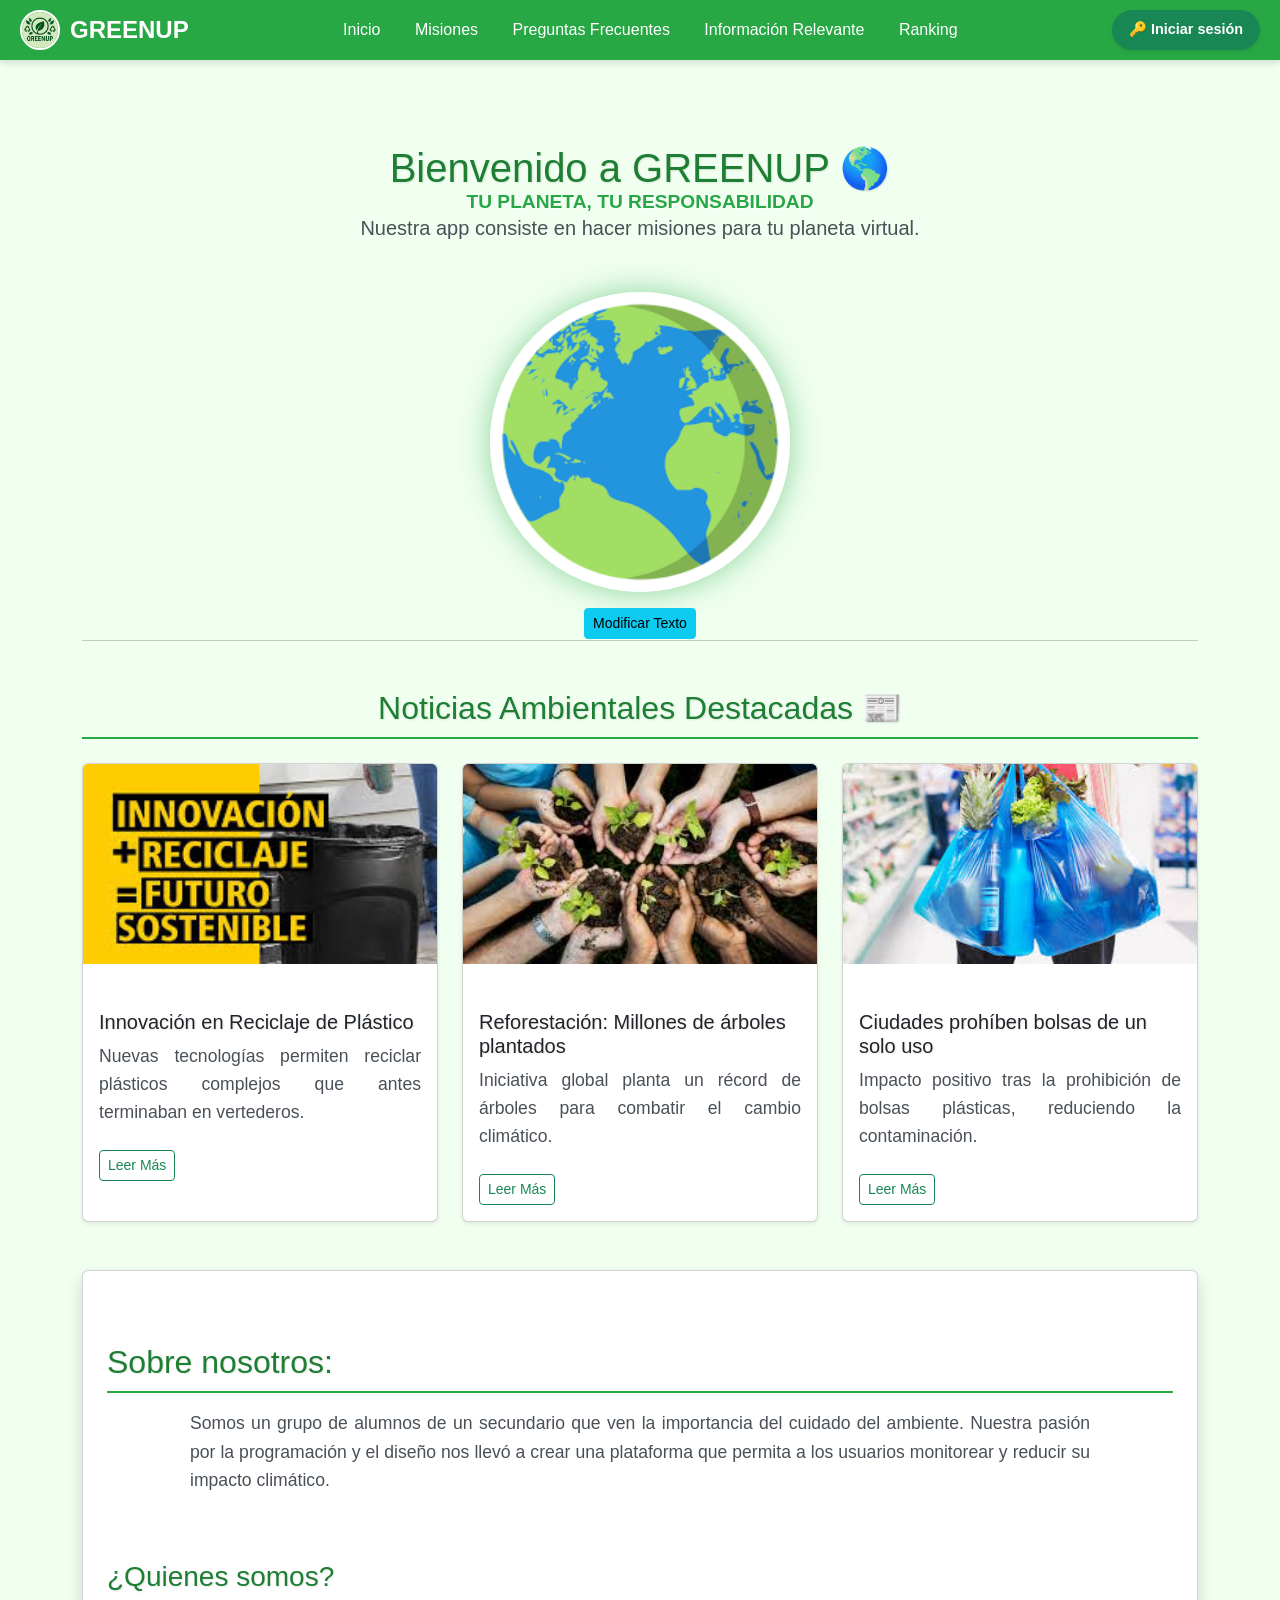
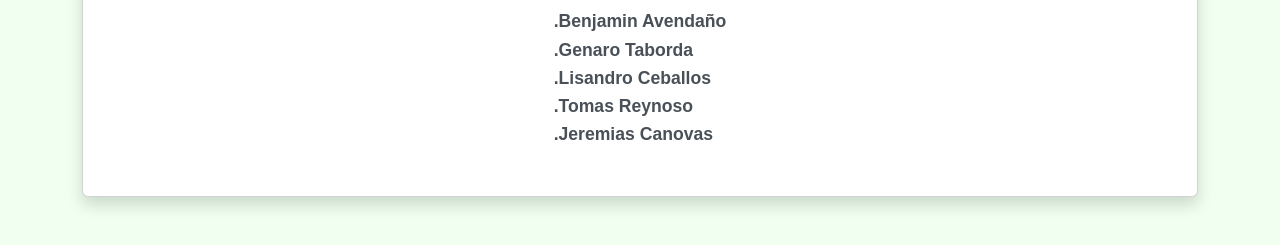
==== Green_UpV1/index.html @ 305f8f07 "index ingles" ====
<!DOCTYPE html>
<html lang="es">
<head>
    <!-- Meta tags and page configuration -->
    <meta charset="UTF-8">
    <meta name="viewport" content="width=device-width, initial-scale=1.0">
    <title>GREENUP - Inicio</title>
    
    <!-- External stylesheets: Bootstrap, Animate.css, and custom styles -->
    <link href="https://cdn.jsdelivr.net/npm/bootstrap@5.3.3/dist/css/bootstrap.min.css" rel="stylesheet" integrity="sha384-QWTKZyjpPEjISv5WaRU9OFeRpok6YctnYmDr5pNlyT2bRjXh0JMhjY6hW+ALEwIH" crossorigin="anonymous">
    <link rel="stylesheet" href="https://cdnjs.cloudflare.com/ajax/libs/animate.css/4.1.1/animate.min.css"/>
    <link rel="stylesheet" href="style.css">
</head>
<body>

    <!-- Navigation bar with branding, links, user profile section, and EcoBot widget -->
    <div class="navbar greenup-navbar animate__animated animate__fadeInDown">
        <div class="logo-container">
            <img src="imagenes/4181E3B8-1C13-4848-8590-D15F80325442.png" alt="Logo del grupo" class="img">
            <span>GREENUP</span>
        </div>
        <div class="nav-links">
            <a href="index.html">Inicio</a>
            <a href="misiones.html">Misiones</a>
            <a href="dudas.html">Preguntas Frecuentes</a>
            <a href="informacion.html">Información Relevante</a>
            <a href="ranking.html">Ranking</a>
        </div>
        <div class="user-profile-nav">
            <!-- User profile image and level indicator -->
            <img id="user-avatar" src="imagenes/default-avatar.png" alt="Foto de Perfil" class="profile-img-nav animate__animated animate__pulse" onclick="window.location.href='perfil.html'" style="cursor: pointer;">
            <span class="user-level-nav badge bg-success animate__animated animate__fadeIn">Nivel <span id="nav-level">1</span></span>
            <input type="file" id="file-input" style="display: none;" accept="image/*">

            <!-- EcoBot assistant widget container -->
            <div class="ecobot-widget" id="ecobot-widget">
                <div id="ecobot-bubble" class="ecobot-bubble"></div>
                <button id="ecobot-avatar" class="ecobot-avatar" aria-label="Asistente Eco">
                    🌱
                    <span id="ecobot-badge" class="ecobot-badge"></span>
                </button>
            </div>
        </div>
    </div>

    <!-- Authentication modal popup for user login and registration -->
    <div class="modal fade" id="authModal" tabindex="-1" aria-labelledby="authModalLabel" aria-hidden="true">
        <div class="modal-dialog modal-dialog-centered">
            <div class="modal-content animate__animated animate__zoomIn">
                <div class="modal-header">
                    <h5 class="modal-title" id="authModalLabel">Iniciar Sesión / Registrarse</h5>
                    <button type="button" class="btn-close" data-bs-dismiss="modal" aria-label="Close"></button>
                </div>
                <div class="modal-body">
                    <form id="auth-form">
                        <div class="mb-3">
                            <label for="username" class="form-label">Usuario:</label>
                            <input type="text" class="form-control" id="username" required>
                        </div>
                        <div class="mb-3">
                            <label for="password" class="form-label">Contraseña:</label>
                            <input type="password" class="form-control" id="password" required>
                        </div>
                        <button type="submit" class="btn btn-primary w-100 btn-green-custom">Acceder</button>
                    </form>
                </div>
            </div>
        </div>
    </div>

    <!-- Main page content container -->
    <div class="container mt-4 main-content animate__animated animate__fadeIn">
        <h1 class="text-center animate__animated animate__fadeInDown">Bienvenido a GREENUP 🌎</h1>
        <p class="text-center lead">Nuestra app consiste en hacer misiones para tu planeta virtual.</p>

        <!-- Virtual planet interactive showcase section -->
        <div class="planet-container my-5 text-center animate__animated animate__zoomIn">
            <img src="./imagenes/descarga.png" alt="Planeta Virtual GREENUP" class="img-fluid planet-image">
            <div class="curved-text-overlay">
                <span id="curved-text" class="curved-text-content">TU PLANETA, TU RESPONSABILIDAD</span>
            </div>
            <button class="btn btn-sm btn-info mt-3 animate__animated animate__bounceIn" onclick="modificarTextoCurvo()">Modificar Texto</button>
        </div>

        <!-- Carbon footprint calculator promotional section -->
        <div id="seccion-calculadora" class="text-center my-5 animate__animated animate__fadeInUp">
            <h2>¿Querés saber tu huella de carbono? 🌍</h2>
            <p>Descubrí en pocos pasos cuánto CO₂ generás al año.</p>
            <a href="calculadora.html" class="btn btn-success btn-lg calc-cta-btn animate__animated animate__heartBeat">
                Calcular mi Huella de Carbono
            </a>
        </div>

        <hr class="my-5">

        <!-- Environmental news section featuring recent articles -->
        <h2 class="text-center my-4 animate__animated animate__fadeIn">Noticias Ambientales Destacadas 📰</h2>
        <div class="row news-section g-4 mb-5">
            <!-- News Card 1: Plastic recycling innovation -->
            <div class="col-md-4 animate__animated animate__fadeInLeft">
                <div class="card h-100 shadow-sm news-card">
                    <img src="./imagenes/inovacion.jpg" class="card-img-top news-img" alt="Noticia 1">
                    <div class="card-body">
                        <h5 class="card-title">Innovación en Reciclaje de Plástico</h5>
                        <p class="card-text">Nuevas tecnologías permiten reciclar plásticos complejos que antes terminaban en vertederos.</p>
                        <a href="https://www.repetco.com/la-innovacion-tecnologica-clave-para-mejorar-el-reciclaje-de-plastico/" class="btn btn-outline-success btn-sm">Leer Más</a>
                    </div>
                </div>
            </div>
            <!-- News Card 2: Reforestation milestones -->
            <div class="col-md-4 animate__animated animate__fadeInUp">
                <div class="card h-100 shadow-sm news-card">
                    <img src="./imagenes/reforestacion.jpg" class="card-img-top news-img" alt="Noticia 2">
                    <div class="card-body">
                        <h5 class="card-title">Reforestación: Millones de árboles plantados</h5>
                        <p class="card-text">Iniciativa global planta un récord de árboles para combatir el cambio climático.</p>
                        <a href="https://www.unep.org/es/noticias-y-reportajes/reportajes/etiopia-rompe-record-mundial-al-plantar-mas-de-350-millones-de" class="btn btn-outline-success btn-sm">Leer Más</a>
                    </div>
                </div>
            </div>
            <!-- News Card 3: Single-use bags ban -->
            <div class="col-md-4 animate__animated animate__fadeInRight">
                <div class="card h-100 shadow-sm news-card">
                    <img src="./imagenes/bolsas.jpg" class="card-img-top news-img" alt="Noticia 3">
                    <div class="card-body">
                        <h5 class="card-title">Ciudades prohíben bolsas de un solo uso</h5>
                        <p class="card-text">Impacto positivo tras la prohibición de bolsas plásticas, reduciendo la contaminación.</p>
                        <a href="https://www.wwf.org.co/?364295/En-que-lugares-de-Latinoamerica-son-prohibidas-las-bolsas-plasticas" class="btn btn-outline-success btn-sm">Leer Más</a>
                    </div>
                </div>
            </div>
        </div>

        <!-- About us and creators profile section -->
        <div class="about-us-section p-4 my-5 card shadow animate__animated animate__fadeIn">
            <h2>Sobre nosotros:</h2>
            <p>Somos un grupo de alumnos de un secundario que ven la importancia del cuidado del ambiente. Nuestra pasión por la programación y el diseño nos llevó a crear una plataforma que permita a los usuarios monitorear y reducir su impacto climático.</p>
            <h3>¿Quienes somos?</h3>
            <p><strong>.Benjamin Avendaño</strong><br><strong>.Genaro Taborda</strong><br><strong>.Lisandro Ceballos</strong><br><strong>.Tomas Reynoso</strong><br><strong>.Jeremias Canovas</strong></p>
        </div>
    </div>

    <!-- JavaScript dependencies: Bootstrap bundle and application scripts -->
    <script src="https://cdn.jsdelivr.net/npm/bootstrap@5.3.3/dist/js/bootstrap.bundle.min.js" integrity="sha384-YvpcrYf0tY3lHB60NNkmXc5s9fDVZLESaAA55NDzOxhy9GkcIdslK1eN7N6jIeHz" crossorigin="anonymous"></script>
    <script src="auth.js"></script>
    <script src="script.js"></script>
</body>
</html>
---- Green_UpV1/style.css ----
/* ============================== */
/* --- BASE Y TIPOGRAFÍA --- */
/* ============================== */

body {
  margin: 0;
  font-family: 'Segoe UI', sans-serif;
  background-color: #f0fff0;
  display: flex;
  flex-direction: column;
  align-items: center;
  min-height: 100vh;
  color: #333;
  line-height: 1.6;
}

h1, h2, h3, h4, h5, h6 {
  font-family: 'Helvetica Neue', sans-serif;
  color: #1e7e34;
  text-shadow: 1px 1px 2px rgba(0,0,0,0.1);
  margin-top: 1.5em;
  margin-bottom: 0.5em;
}

h1 { font-size: 2.5rem; }
h2 {
  font-size: 2rem;
  border-bottom: 2px solid #28a745;
  padding-bottom: 0.3em;
}

p {
  font-size: 1.1rem;
  max-width: 900px;
  margin: 0 auto 1.5rem auto;
  text-align: justify;
  color: #495057;
}

/* ============================== */
/* --- NAVBAR --- */
/* ============================== */

.greenup-navbar {
    width: 100%;
    background-color: #28a745;
    color: white;
    padding: 10px 20px;
    display: flex;
    justify-content: space-between;
    align-items: center;
    box-shadow: 0 4px 6px rgba(0, 0, 0, 0.1);
    position: sticky;
    top: 0;
    z-index: 1030;
}

.logo-container {
    display: flex;
    align-items: center;
}

.logo-container .img {
    width: 40px;
    height: 40px;
    border-radius: 50%;
    margin-right: 10px;
    border: 2px solid white;
}

.logo-container span {
    font-size: 1.5rem;
    font-weight: bold;
    color: white;
}

.nav-links a {
    color: white;
    text-decoration: none;
    margin: 0 15px;
    transition: color 0.3s, text-shadow 0.3s;
    font-weight: 500;
}

.nav-links a:hover {
    color: #ffc107;
    text-shadow: 0 0 5px rgba(255, 255, 255, 0.5);
}

/* ============================== */
/* --- PERFIL DE USUARIO Y NIVEL --- */
/* ============================== */

.user-profile-nav {
    display: flex;
    align-items: center;
}

.profile-img-nav {
    width: 40px;
    height: 40px;
    border-radius: 50%;
    object-fit: cover;
    margin-right: 10px;
    cursor: pointer;
    border: 2px solid white;
    transition: transform 0.3s, box-shadow 0.3s;
}

.profile-img-nav:hover {
    transform: scale(1.1);
    box-shadow: 0 0 10px rgba(255, 255, 255, 0.8);
}

.user-level-nav {
    font-size: 0.9rem;
    padding: 5px 10px;
    min-width: 80px;
    text-align: center;
}

/* ============================== */
/* --- PLANETA CURVO --- */
/* ============================== */

.planet-container {
    position: relative;
    width: 300px;
    height: 300px;
    margin: 40px auto;
}

.planet-image {
    width: 100%;
    height: 100%;
    border-radius: 50%;
    object-fit: cover;
    box-shadow: 0 0 30px rgba(40, 167, 69, 0.5);
    transition: transform 1s;
}

.planet-image:hover {
    transform: rotate(360deg);
}

.curved-text-overlay {
    position: absolute;
    top: 50%;
    left: 50%;
    width: 150%;
    height: 150%;
    transform: translate(-50%, -50%);
    pointer-events: none;
    display: flex;
    justify-content: center;
    align-items: center;
}

.curved-text-content {
    font-size: 1.2rem;
    font-weight: bold;
    color: #28a745;
    text-shadow: 1px 1px 0 #fff;
    position: absolute;
    top: -30px;
}

/* ============================== */
/* --- NOTICIAS Y MISIONES --- */
/* ============================== */

.news-card {
    transition: transform 0.3s, box-shadow 0.3s;
    overflow: hidden;
}

.news-card:hover {
    transform: translateY(-5px);
    box-shadow: 0 10px 20px rgba(0, 0, 0, 0.2) !important;
}

.news-img {
    height: 200px;
    object-fit: cover;
}

.mission-card {
    border-left: 5px solid #1e7e34;
    transition: background-color 0.3s;
}

.mission-card:hover {
    background-color: #e9f7ef;
}

.mission-exp {
    font-weight: bold;
    font-size: 1.1em;
}

/* ============================== */
/* --- BOTÓN CTA CALCULADORA (index) --- */
/* ============================== */

.calc-cta-btn {
    border-radius: 30px;
    padding: 12px 30px;
    font-weight: bold;
}

/* ============================== */
/* --- MODAL DE AUTENTICACIÓN --- */
/* ============================== */

.modal-content {
    border: 5px solid #28a745;
}

.btn-green-custom {
    background-color: #28a745;
    border-color: #28b649;
    transition: background-color 0.3s;
}
.btn-green-custom:hover {
    background-color: #000000;
    border-color: #1e7e34;
}

.hide-input { display: none; }

.modal-content.bg-success {
    background-color: #10c23a !important;
    border-radius: 15px;
}

.modal-header, .modal-footer {
    border-color: rgba(255, 255, 255, 0.3) !important;
}

.btn-close-white { filter: invert(1); }

#progressBar { transition: width 0.5s ease-in-out; }

/* ============================== */
/* --- CALCULADORA DE HUELLA --- */
/* ============================== */

.calculator-container {
    background-color: #ffffff;
    border: 1px solid #ddd;
    border-radius: 8px;
    max-width: 650px;
    margin: 40px auto;
}

.pregunta-titulo {
    font-weight: bold;
    color: #1e7e34;
    margin-bottom: 10px;
}

.resultado-emoji {
    font-size: 3rem;
    margin: 5px 0;
}

#resultado.huella-alta {
    background-color: #f8d7da;
    border: 1px solid #f5c6cb;
}

#resultado.huella-media {
    background-color: #fff3cd;
    border: 1px solid #ffeeba;
}

#resultado.huella-baja {
    background-color: #d4edda;
    border: 1px solid #c3e6cb;
}

#consejos-box {
    background-color: #e9f7ef;
    border: 1px solid #c3e6cb;
}

#consejos-box ul { margin-bottom: 0; }

/* ============================== */
/* --- ECO: ASISTENTE DE HUELLA --- */
/* ============================== */

.ecobot-widget {
    position: relative;
    margin-left: 15px;
}

.ecobot-avatar {
    width: 42px;
    height: 42px;
    border-radius: 50%;
    background-color: #ffffff;
    border: 2px solid #ffc107;
    font-size: 1.3rem;
    cursor: pointer;
    display: flex;
    align-items: center;
    justify-content: center;
    position: relative;
    transition: transform 0.3s;
    animation: ecobot-flotar 3s ease-in-out infinite;
}

.ecobot-avatar:hover { transform: scale(1.15); }

.ecobot-avatar.ecobot-alerta {
    border-color: #dc3545;
    animation: ecobot-flotar 3s ease-in-out infinite, ecobot-shake 1.2s ease-in-out infinite alternate;
}

@keyframes ecobot-flotar {
    0%, 100% { transform: translateY(0); }
    50% { transform: translateY(-4px); }
}

@keyframes ecobot-shake {
    from { box-shadow: 0 0 0 0 rgba(220,53,69,0.5); }
    to { box-shadow: 0 0 0 8px rgba(220,53,69,0); }
}

.ecobot-badge {
    position: absolute;
    top: -4px;
    right: -4px;
    width: 18px;
    height: 18px;
    background-color: #dc3545;
    color: white;
    font-size: 0.7rem;
    font-weight: bold;
    border-radius: 50%;
    display: none;
    align-items: center;
    justify-content: center;
    border: 2px solid white;
}

.ecobot-bubble {
    position: absolute;
    top: 52px;
    right: 0;
    width: 220px;
    background-color: #ffffff;
    color: #1e7e34;
    font-size: 0.85rem;
    font-weight: 500;
    padding: 12px 14px;
    border-radius: 14px;
    box-shadow: 0 4px 12px rgba(0,0,0,0.2);
    display: none;
    cursor: pointer;
    z-index: 1040;
}

.ecobot-bubble::before {
    content: '';
    position: absolute;
    top: -8px;
    right: 16px;
    border-width: 0 8px 8px 8px;
    border-style: solid;
    border-color: transparent transparent #ffffff transparent;
}

.ecobot-bubble-visible { display: block; }

/* ==================== ESTILOS SECCIÓN PERFIL ==================== */
.profile-card {
    border-radius: 18px;
}

.profile-banner-container {
    height: 220px;
    background-size: cover;
    background-position: center;
    position: relative;
    background-color: #2e7d32;
    transition: background-image 0.4s ease-in-out;
}

.banner-overlay {
    position: absolute;
    top: 0; left: 0; right: 0; bottom: 0;
    background: linear-gradient(to bottom, rgba(0,0,0,0.1), rgba(0,0,0,0.4));
}

.btn-change-banner {
    position: absolute;
    top: 15px;
    right: 15px;
    z-index: 10;
    font-weight: 500;
    border-radius: 20px;
    padding: 6px 14px;
}

.profile-header-wrapper {
    margin-top: -25px;
    z-index: 5;
    position: relative;
}

.profile-avatar-lg {
    width: 130px;
    height: 130px;
    border-radius: 50%;
    object-fit: cover;
    border: 4px solid #ffffff;
    background-color: #ffffff;
}

.btn-change-avatar {
    position: absolute;
    bottom: 5px;
    right: 5px;
    width: 34px;
    height: 34px;
    padding: 0;
    display: flex;
    align-items: center;
    justify-content: center;
}

.btn-icon-pencil {
    width: 38px;
    height: 38px;
    padding: 0;
    display: inline-flex;
    align-items: center;
    justify-content: center;
    transition: transform 0.2s ease, background-color 0.2s ease;
}

.btn-icon-pencil:hover {
    transform: scale(1.1);
}

.stat-box {
    min-width: 110px;
    border-left: 3px solid #198754;
}
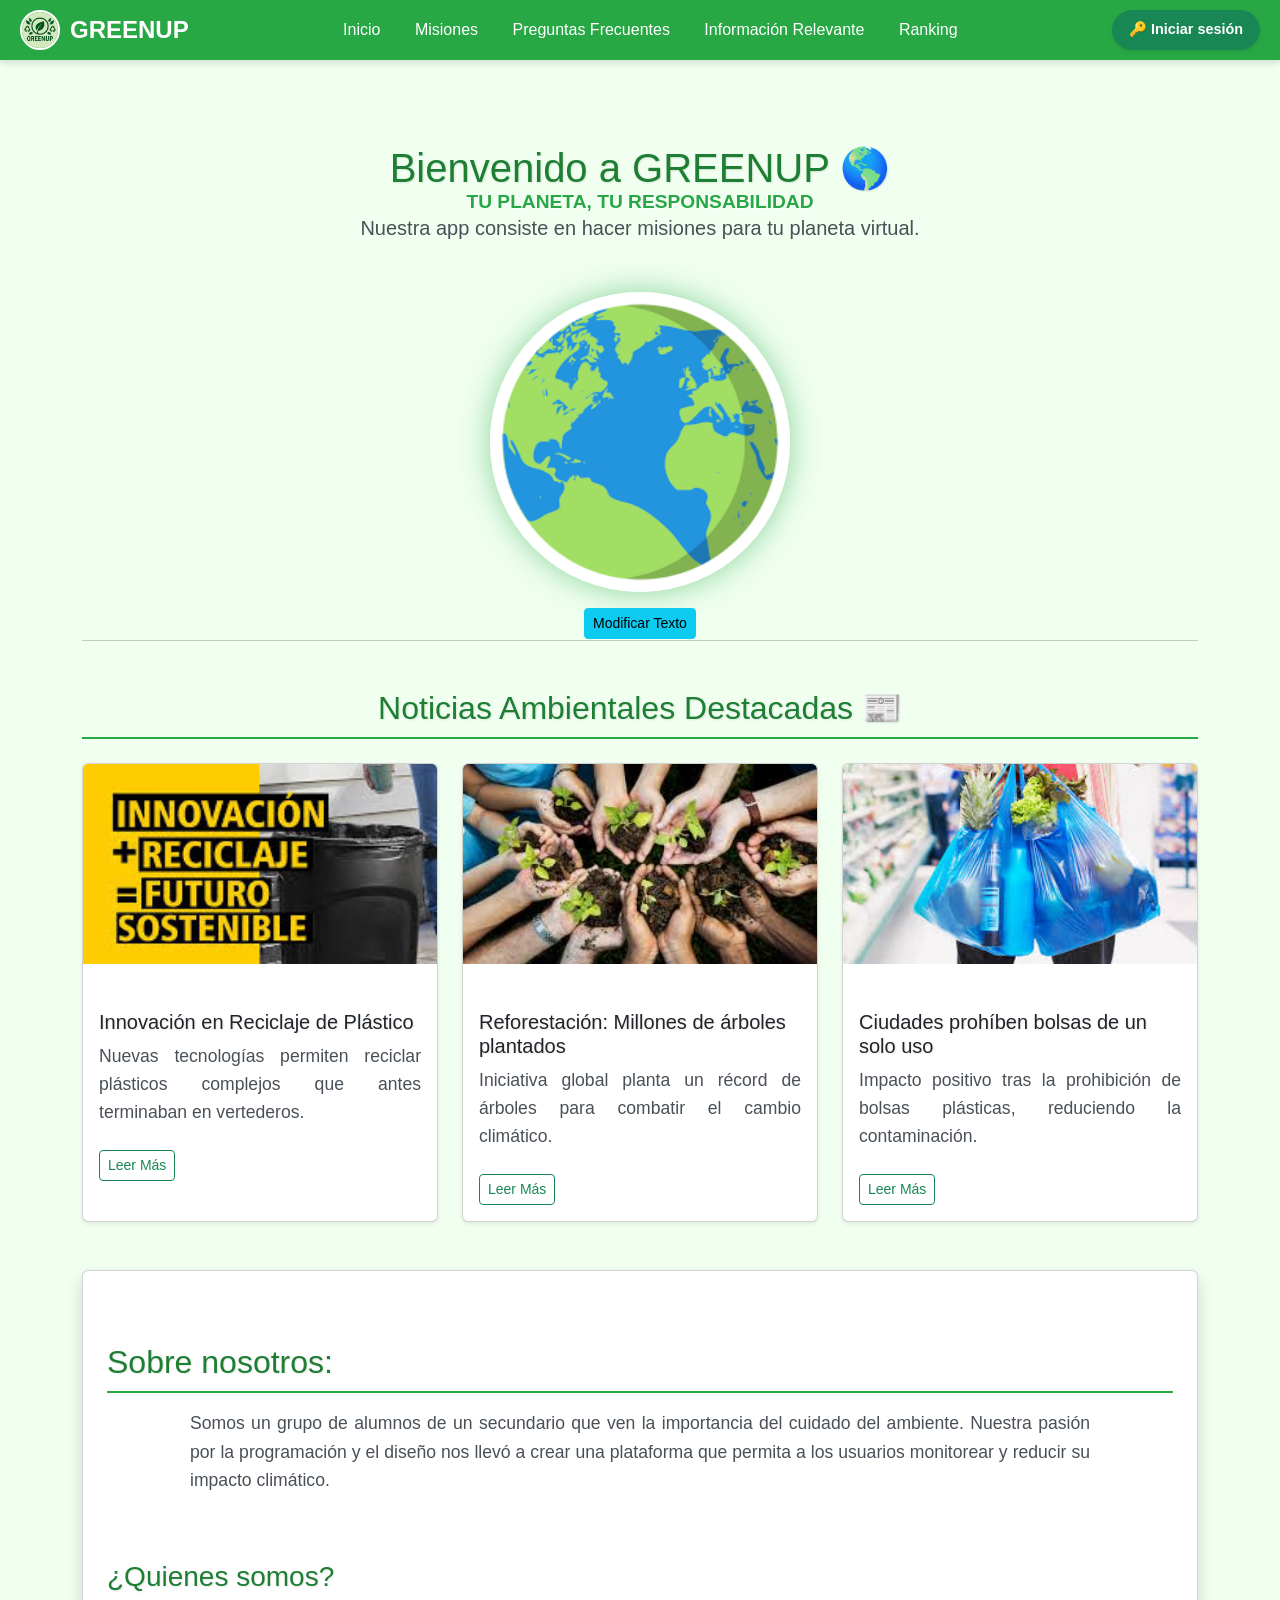
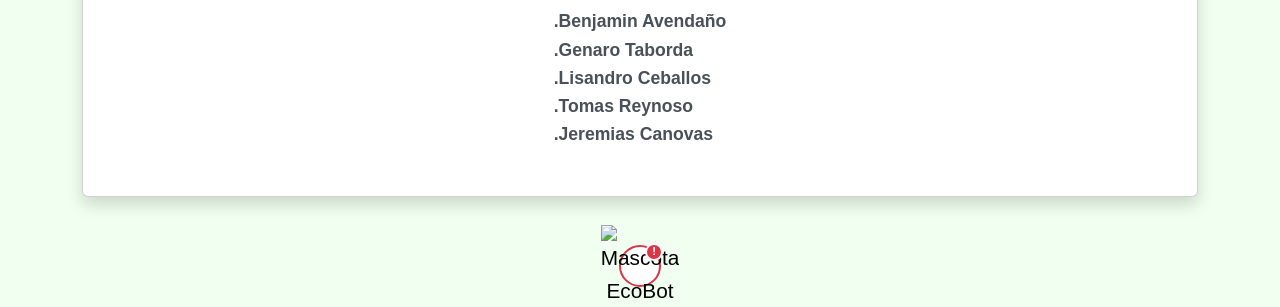
==== commit cf146b3e: "prueba de mascota" ====
--- a/Green_UpV1/index.html
+++ b/Green_UpV1/index.html
@@ -13,7 +13,7 @@
 </head>
 <body>
 
-    <!-- Navigation bar with branding, links, user profile section, and EcoBot widget -->
+    <!-- Navigation bar with branding, links, user profile section -->
     <div class="navbar greenup-navbar animate__animated animate__fadeInDown">
         <div class="logo-container">
             <img src="imagenes/4181E3B8-1C13-4848-8590-D15F80325442.png" alt="Logo del grupo" class="img">
@@ -31,15 +31,6 @@
             <img id="user-avatar" src="imagenes/default-avatar.png" alt="Foto de Perfil" class="profile-img-nav animate__animated animate__pulse" onclick="window.location.href='perfil.html'" style="cursor: pointer;">
             <span class="user-level-nav badge bg-success animate__animated animate__fadeIn">Nivel <span id="nav-level">1</span></span>
             <input type="file" id="file-input" style="display: none;" accept="image/*">
-
-            <!-- EcoBot assistant widget container -->
-            <div class="ecobot-widget" id="ecobot-widget">
-                <div id="ecobot-bubble" class="ecobot-bubble"></div>
-                <button id="ecobot-avatar" class="ecobot-avatar" aria-label="Asistente Eco">
-                    🌱
-                    <span id="ecobot-badge" class="ecobot-badge"></span>
-                </button>
-            </div>
         </div>
     </div>
 
@@ -96,7 +87,6 @@
         <!-- Environmental news section featuring recent articles -->
         <h2 class="text-center my-4 animate__animated animate__fadeIn">Noticias Ambientales Destacadas 📰</h2>
         <div class="row news-section g-4 mb-5">
-            <!-- News Card 1: Plastic recycling innovation -->
             <div class="col-md-4 animate__animated animate__fadeInLeft">
                 <div class="card h-100 shadow-sm news-card">
                     <img src="./imagenes/inovacion.jpg" class="card-img-top news-img" alt="Noticia 1">
@@ -107,7 +97,6 @@
                     </div>
                 </div>
             </div>
-            <!-- News Card 2: Reforestation milestones -->
             <div class="col-md-4 animate__animated animate__fadeInUp">
                 <div class="card h-100 shadow-sm news-card">
                     <img src="./imagenes/reforestacion.jpg" class="card-img-top news-img" alt="Noticia 2">
@@ -118,7 +107,6 @@
                     </div>
                 </div>
             </div>
-            <!-- News Card 3: Single-use bags ban -->
             <div class="col-md-4 animate__animated animate__fadeInRight">
                 <div class="card h-100 shadow-sm news-card">
                     <img src="./imagenes/bolsas.jpg" class="card-img-top news-img" alt="Noticia 3">
@@ -140,6 +128,18 @@
         </div>
     </div>
 
+    <!-- ========================================== -->
+    <!-- ⭐ BLOQUE DE LA MASCOTA (COPIAR Y PEGAR AQUÍ) -->
+    <!-- ========================================== -->
+    <div class="ecobot-widget-inferior" id="ecobot-widget">
+        <div id="ecobot-bubble" class="ecobot-bubble"></div>
+        <button id="ecobot-avatar" class="ecobot-avatar" aria-label="Asistente Eco">
+            <img src="pngwing.com.png" alt="Mascota EcoBot" class="ecobot-img-mascot">
+            <span id="ecobot-badge" class="ecobot-badge"></span>
+        </button>
+    </div>
+    <!-- ========================================== -->
+
     <!-- JavaScript dependencies: Bootstrap bundle and application scripts -->
     <script src="https://cdn.jsdelivr.net/npm/bootstrap@5.3.3/dist/js/bootstrap.bundle.min.js" integrity="sha384-YvpcrYf0tY3lHB60NNkmXc5s9fDVZLESaAA55NDzOxhy9GkcIdslK1eN7N6jIeHz" crossorigin="anonymous"></script>
     <script src="auth.js"></script>
--- a/Green_UpV1/style.css
+++ b/Green_UpV1/style.css
@@ -1,7 +1,7 @@
 /* ============================== */
-/* --- BASE Y TIPOGRAFÍA --- */
-/* ============================== */
-
+/* --- BASE AND TYPOGRAPHY --- */
+/* ============================== */
+/* Sets the global layout, background color, typography, and default heading/paragraph styles for the application. */
 body {
   margin: 0;
   font-family: 'Segoe UI', sans-serif;
@@ -40,7 +40,7 @@
 /* ============================== */
 /* --- NAVBAR --- */
 /* ============================== */
-
+/* Styles the top sticky navigation bar, brand logo, and navigation links with hover effects. */
 .greenup-navbar {
     width: 100%;
     background-color: #28a745;
@@ -88,9 +88,9 @@
 }
 
 /* ============================== */
-/* --- PERFIL DE USUARIO Y NIVEL --- */
-/* ============================== */
-
+/* --- USER PROFILE AND LEVEL --- */
+/* ============================== */
+/* Controls the display of the user avatar in the navbar and user level badge aesthetics. */
 .user-profile-nav {
     display: flex;
     align-items: center;
@@ -120,9 +120,9 @@
 }
 
 /* ============================== */
-/* --- PLANETA CURVO --- */
-/* ============================== */
-
+/* --- CURVED PLANET --- */
+/* ============================== */
+/* Styles the animated planet container, image rotation on hover, and curved text overlays. */
 .planet-container {
     position: relative;
     width: 300px;
@@ -166,9 +166,9 @@
 }
 
 /* ============================== */
-/* --- NOTICIAS Y MISIONES --- */
-/* ============================== */
-
+/* --- NEWS AND MISSIONS --- */
+/* ============================== */
+/* Defines card layouts, hover effects, and typography for news articles and ecological missions. */
 .news-card {
     transition: transform 0.3s, box-shadow 0.3s;
     overflow: hidden;
@@ -199,9 +199,9 @@
 }
 
 /* ============================== */
-/* --- BOTÓN CTA CALCULADORA (index) --- */
-/* ============================== */
-
+/* --- CALCULATOR CTA BUTTON (index) --- */
+/* ============================== */
+/* Customizes the call-to-action button leading to the carbon footprint calculator. */
 .calc-cta-btn {
     border-radius: 30px;
     padding: 12px 30px;
@@ -209,9 +209,9 @@
 }
 
 /* ============================== */
-/* --- MODAL DE AUTENTICACIÓN --- */
-/* ============================== */
-
+/* --- AUTHENTICATION MODAL --- */
+/* ============================== */
+/* Styles modal containers, custom green buttons, and progress bar animation states. */
 .modal-content {
     border: 5px solid #28a745;
 }
@@ -242,9 +242,9 @@
 #progressBar { transition: width 0.5s ease-in-out; }
 
 /* ============================== */
-/* --- CALCULADORA DE HUELLA --- */
-/* ============================== */
-
+/* --- CARBON FOOTPRINT CALCULATOR --- */
+/* ============================== */
+/* Configures the carbon calculator layout, form questions, and dynamic high/medium/low footprint results. */
 .calculator-container {
     background-color: #ffffff;
     border: 1px solid #ddd;
@@ -287,9 +287,9 @@
 #consejos-box ul { margin-bottom: 0; }
 
 /* ============================== */
-/* --- ECO: ASISTENTE DE HUELLA --- */
-/* ============================== */
-
+/* --- ECO: FOOTPRINT ASSISTANT --- */
+/* ============================== */
+/* Manages the floating Eco assistant widget animations, badge notifications, and chat bubble dialogs. */
 .ecobot-widget {
     position: relative;
     margin-left: 15px;
@@ -374,7 +374,8 @@
 
 .ecobot-bubble-visible { display: block; }
 
-/* ==================== ESTILOS SECCIÓN PERFIL ==================== */
+/* ==================== PROFILE SECTION STYLES ==================== */
+/* Styles the user profile card layout, banner images, avatar containers, and personal statistics boxes. */
 .profile-card {
     border-radius: 18px;
 }
@@ -448,4 +449,4 @@
 .stat-box {
     min-width: 110px;
     border-left: 3px solid #198754;
-}+}
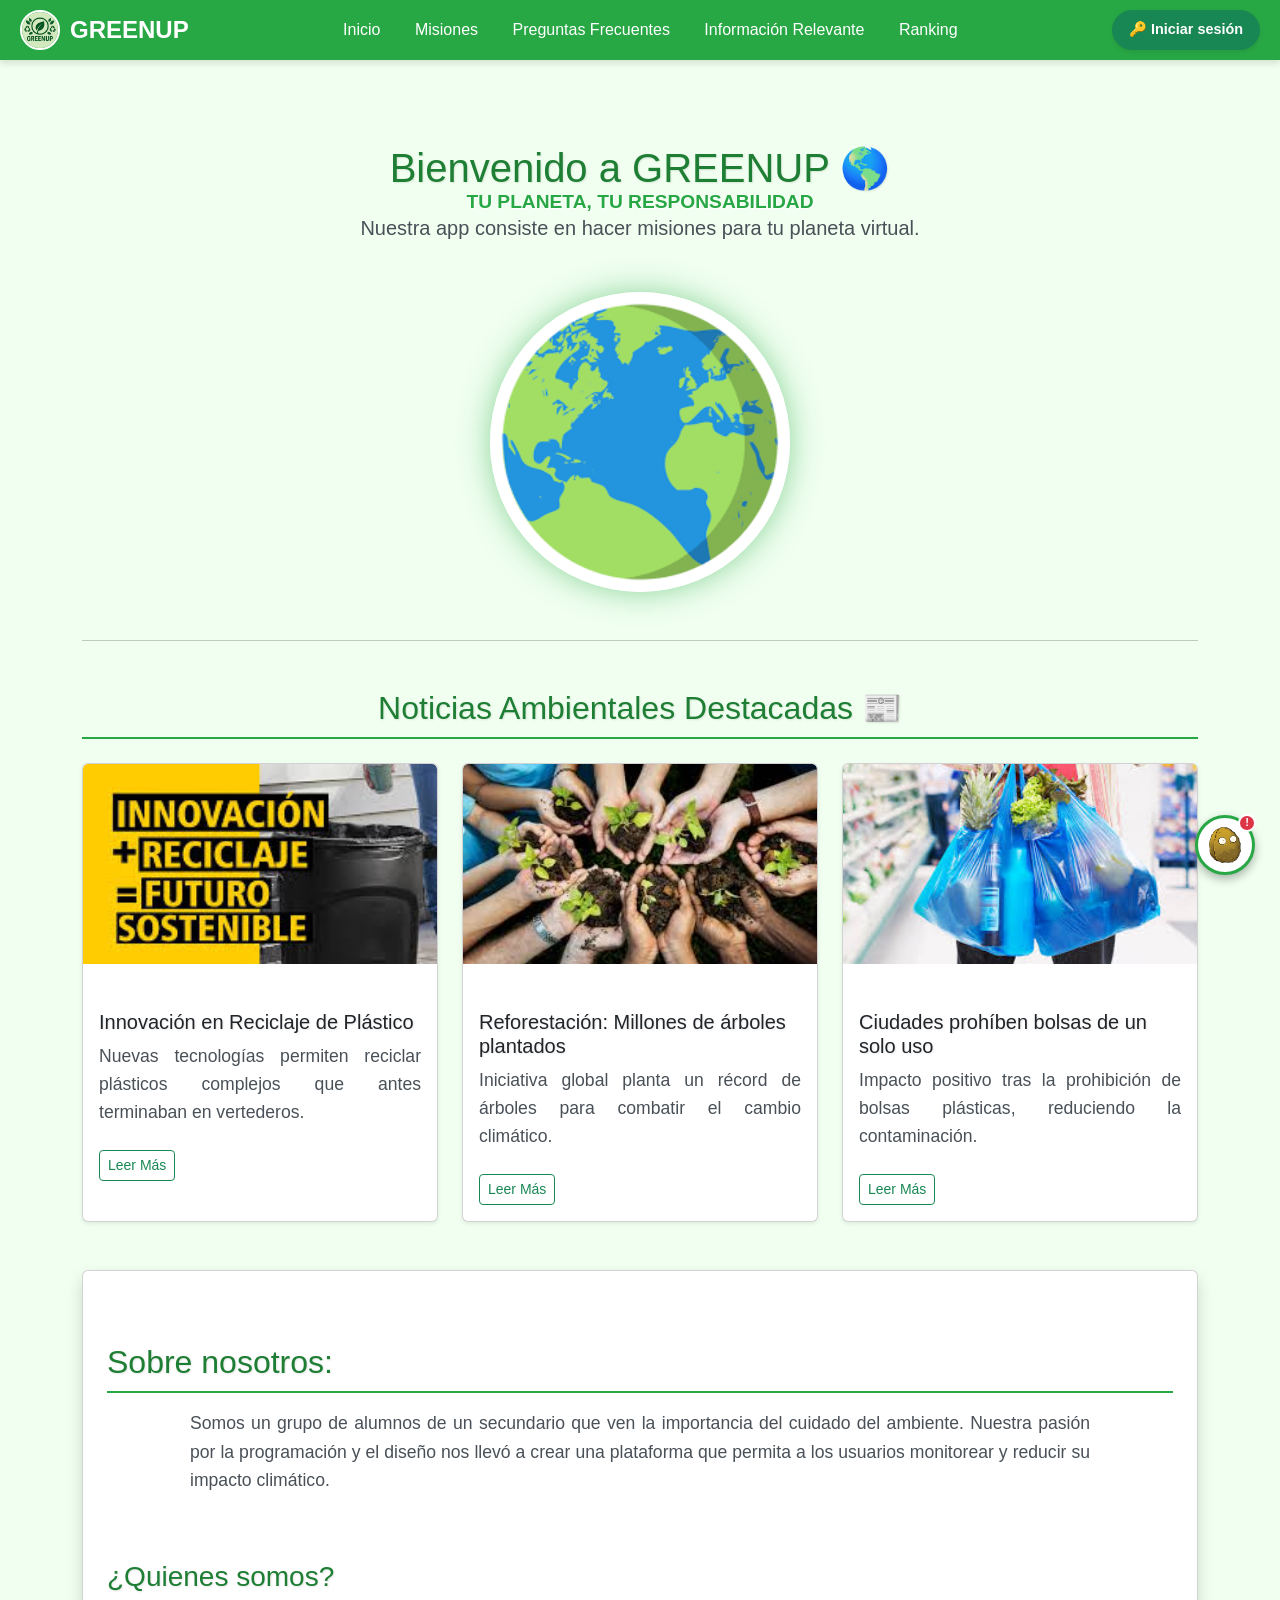
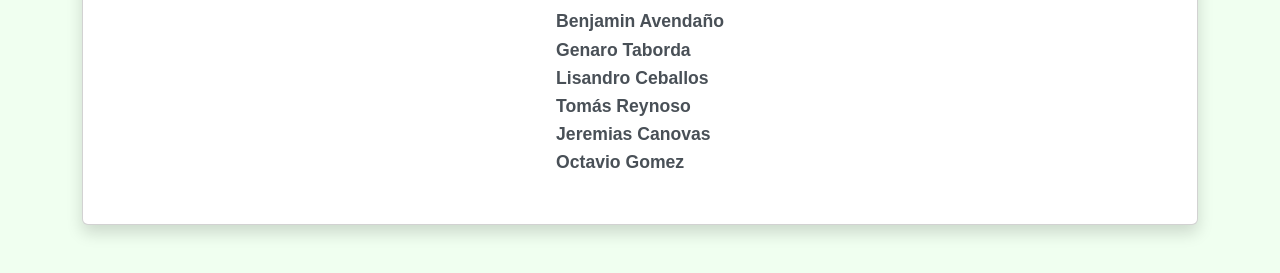
==== commit baa65291: "subido todos los cambios referidos al estilo de la pagina y otras correcciones" ====
--- a/Green_UpV1/index.html
+++ b/Green_UpV1/index.html
@@ -1,22 +1,18 @@
 <!DOCTYPE html>
 <html lang="es">
 <head>
-    <!-- Meta tags and page configuration -->
     <meta charset="UTF-8">
     <meta name="viewport" content="width=device-width, initial-scale=1.0">
     <title>GREENUP - Inicio</title>
-    
-    <!-- External stylesheets: Bootstrap, Animate.css, and custom styles -->
     <link href="https://cdn.jsdelivr.net/npm/bootstrap@5.3.3/dist/css/bootstrap.min.css" rel="stylesheet" integrity="sha384-QWTKZyjpPEjISv5WaRU9OFeRpok6YctnYmDr5pNlyT2bRjXh0JMhjY6hW+ALEwIH" crossorigin="anonymous">
     <link rel="stylesheet" href="https://cdnjs.cloudflare.com/ajax/libs/animate.css/4.1.1/animate.min.css"/>
     <link rel="stylesheet" href="style.css">
 </head>
 <body>
 
-    <!-- Navigation bar with branding, links, user profile section -->
     <div class="navbar greenup-navbar animate__animated animate__fadeInDown">
         <div class="logo-container">
-            <img src="imagenes/4181E3B8-1C13-4848-8590-D15F80325442.png" alt="Logo del grupo" class="img">
+            <img src="imagenes/4181E3B8-1C13-4848-8590-D15F80325442.png" alt="Logo del grupo" class="img" onclick="lanzarEasterEgg() ">
             <span>GREENUP</span>
         </div>
         <div class="nav-links">
@@ -27,14 +23,13 @@
             <a href="ranking.html">Ranking</a>
         </div>
         <div class="user-profile-nav">
-            <!-- User profile image and level indicator -->
+           
             <img id="user-avatar" src="imagenes/default-avatar.png" alt="Foto de Perfil" class="profile-img-nav animate__animated animate__pulse" onclick="window.location.href='perfil.html'" style="cursor: pointer;">
             <span class="user-level-nav badge bg-success animate__animated animate__fadeIn">Nivel <span id="nav-level">1</span></span>
             <input type="file" id="file-input" style="display: none;" accept="image/*">
         </div>
     </div>
 
-    <!-- Authentication modal popup for user login and registration -->
     <div class="modal fade" id="authModal" tabindex="-1" aria-labelledby="authModalLabel" aria-hidden="true">
         <div class="modal-dialog modal-dialog-centered">
             <div class="modal-content animate__animated animate__zoomIn">
@@ -59,21 +54,17 @@
         </div>
     </div>
 
-    <!-- Main page content container -->
     <div class="container mt-4 main-content animate__animated animate__fadeIn">
         <h1 class="text-center animate__animated animate__fadeInDown">Bienvenido a GREENUP 🌎</h1>
         <p class="text-center lead">Nuestra app consiste en hacer misiones para tu planeta virtual.</p>
 
-        <!-- Virtual planet interactive showcase section -->
         <div class="planet-container my-5 text-center animate__animated animate__zoomIn">
             <img src="./imagenes/descarga.png" alt="Planeta Virtual GREENUP" class="img-fluid planet-image">
             <div class="curved-text-overlay">
                 <span id="curved-text" class="curved-text-content">TU PLANETA, TU RESPONSABILIDAD</span>
             </div>
-            <button class="btn btn-sm btn-info mt-3 animate__animated animate__bounceIn" onclick="modificarTextoCurvo()">Modificar Texto</button>
         </div>
 
-        <!-- Carbon footprint calculator promotional section -->
         <div id="seccion-calculadora" class="text-center my-5 animate__animated animate__fadeInUp">
             <h2>¿Querés saber tu huella de carbono? 🌍</h2>
             <p>Descubrí en pocos pasos cuánto CO₂ generás al año.</p>
@@ -84,7 +75,6 @@
 
         <hr class="my-5">
 
-        <!-- Environmental news section featuring recent articles -->
         <h2 class="text-center my-4 animate__animated animate__fadeIn">Noticias Ambientales Destacadas 📰</h2>
         <div class="row news-section g-4 mb-5">
             <div class="col-md-4 animate__animated animate__fadeInLeft">
@@ -119,30 +109,26 @@
             </div>
         </div>
 
-        <!-- About us and creators profile section -->
         <div class="about-us-section p-4 my-5 card shadow animate__animated animate__fadeIn">
             <h2>Sobre nosotros:</h2>
             <p>Somos un grupo de alumnos de un secundario que ven la importancia del cuidado del ambiente. Nuestra pasión por la programación y el diseño nos llevó a crear una plataforma que permita a los usuarios monitorear y reducir su impacto climático.</p>
             <h3>¿Quienes somos?</h3>
-            <p><strong>.Benjamin Avendaño</strong><br><strong>.Genaro Taborda</strong><br><strong>.Lisandro Ceballos</strong><br><strong>.Tomas Reynoso</strong><br><strong>.Jeremias Canovas</strong></p>
+            <p><strong>Benjamin Avendaño</strong><br><strong>Genaro Taborda</strong><br><strong>Lisandro Ceballos</strong><br><strong>Tomás Reynoso</strong><br><strong>Jeremias Canovas</strong><br><strong>Octavio Gomez</strong></p>
         </div>
     </div>
-
-    <!-- ========================================== -->
+ <!-- ========================================== -->
     <!-- ⭐ BLOQUE DE LA MASCOTA (COPIAR Y PEGAR AQUÍ) -->
     <!-- ========================================== -->
     <div class="ecobot-widget-inferior" id="ecobot-widget">
         <div id="ecobot-bubble" class="ecobot-bubble"></div>
         <button id="ecobot-avatar" class="ecobot-avatar" aria-label="Asistente Eco">
-            <img src="pngwing.com.png" alt="Mascota EcoBot" class="ecobot-img-mascot">
+            <img src="imagenes/pngwing.com.png" alt="Mascota EcoBot" class="ecobot-img-mascot">
             <span id="ecobot-badge" class="ecobot-badge"></span>
         </button>
     </div>
     <!-- ========================================== -->
-
-    <!-- JavaScript dependencies: Bootstrap bundle and application scripts -->
     <script src="https://cdn.jsdelivr.net/npm/bootstrap@5.3.3/dist/js/bootstrap.bundle.min.js" integrity="sha384-YvpcrYf0tY3lHB60NNkmXc5s9fDVZLESaAA55NDzOxhy9GkcIdslK1eN7N6jIeHz" crossorigin="anonymous"></script>
     <script src="auth.js"></script>
     <script src="script.js"></script>
 </body>
-</html>
+</html>
--- a/Green_UpV1/style.css
+++ b/Green_UpV1/style.css
@@ -1,7 +1,6 @@
 /* ============================== */
 /* --- BASE AND TYPOGRAPHY --- */
 /* ============================== */
-/* Sets the global layout, background color, typography, and default heading/paragraph styles for the application. */
 body {
   margin: 0;
   font-family: 'Segoe UI', sans-serif;
@@ -40,7 +39,6 @@
 /* ============================== */
 /* --- NAVBAR --- */
 /* ============================== */
-/* Styles the top sticky navigation bar, brand logo, and navigation links with hover effects. */
 .greenup-navbar {
     width: 100%;
     background-color: #28a745;
@@ -90,7 +88,6 @@
 /* ============================== */
 /* --- USER PROFILE AND LEVEL --- */
 /* ============================== */
-/* Controls the display of the user avatar in the navbar and user level badge aesthetics. */
 .user-profile-nav {
     display: flex;
     align-items: center;
@@ -122,7 +119,6 @@
 /* ============================== */
 /* --- CURVED PLANET --- */
 /* ============================== */
-/* Styles the animated planet container, image rotation on hover, and curved text overlays. */
 .planet-container {
     position: relative;
     width: 300px;
@@ -168,7 +164,6 @@
 /* ============================== */
 /* --- NEWS AND MISSIONS --- */
 /* ============================== */
-/* Defines card layouts, hover effects, and typography for news articles and ecological missions. */
 .news-card {
     transition: transform 0.3s, box-shadow 0.3s;
     overflow: hidden;
@@ -184,24 +179,9 @@
     object-fit: cover;
 }
 
-.mission-card {
-    border-left: 5px solid #1e7e34;
-    transition: background-color 0.3s;
-}
-
-.mission-card:hover {
-    background-color: #e9f7ef;
-}
-
-.mission-exp {
-    font-weight: bold;
-    font-size: 1.1em;
-}
-
-/* ============================== */
-/* --- CALCULATOR CTA BUTTON (index) --- */
-/* ============================== */
-/* Customizes the call-to-action button leading to the carbon footprint calculator. */
+/* ============================== */
+/* --- CALCULATOR CTA BUTTON --- */
+/* ============================== */
 .calc-cta-btn {
     border-radius: 30px;
     padding: 12px 30px;
@@ -211,7 +191,6 @@
 /* ============================== */
 /* --- AUTHENTICATION MODAL --- */
 /* ============================== */
-/* Styles modal containers, custom green buttons, and progress bar animation states. */
 .modal-content {
     border: 5px solid #28a745;
 }
@@ -226,82 +205,22 @@
     border-color: #1e7e34;
 }
 
-.hide-input { display: none; }
-
-.modal-content.bg-success {
-    background-color: #10c23a !important;
-    border-radius: 15px;
-}
-
-.modal-header, .modal-footer {
-    border-color: rgba(255, 255, 255, 0.3) !important;
-}
-
-.btn-close-white { filter: invert(1); }
-
-#progressBar { transition: width 0.5s ease-in-out; }
-
-/* ============================== */
-/* --- CARBON FOOTPRINT CALCULATOR --- */
-/* ============================== */
-/* Configures the carbon calculator layout, form questions, and dynamic high/medium/low footprint results. */
-.calculator-container {
+/* ============================== */
+/* --- ECOBOT INFERIOR (MASCOT) --- */
+/* ============================== */
+.ecobot-widget-inferior {
+    position: fixed;
+    bottom: 25px;
+    right: 25px;
+    z-index: 1050;
+}
+
+.ecobot-avatar {
+    width: 60px;
+    height: 60px;
+    border-radius: 50%;
     background-color: #ffffff;
-    border: 1px solid #ddd;
-    border-radius: 8px;
-    max-width: 650px;
-    margin: 40px auto;
-}
-
-.pregunta-titulo {
-    font-weight: bold;
-    color: #1e7e34;
-    margin-bottom: 10px;
-}
-
-.resultado-emoji {
-    font-size: 3rem;
-    margin: 5px 0;
-}
-
-#resultado.huella-alta {
-    background-color: #f8d7da;
-    border: 1px solid #f5c6cb;
-}
-
-#resultado.huella-media {
-    background-color: #fff3cd;
-    border: 1px solid #ffeeba;
-}
-
-#resultado.huella-baja {
-    background-color: #d4edda;
-    border: 1px solid #c3e6cb;
-}
-
-#consejos-box {
-    background-color: #e9f7ef;
-    border: 1px solid #c3e6cb;
-}
-
-#consejos-box ul { margin-bottom: 0; }
-
-/* ============================== */
-/* --- ECO: FOOTPRINT ASSISTANT --- */
-/* ============================== */
-/* Manages the floating Eco assistant widget animations, badge notifications, and chat bubble dialogs. */
-.ecobot-widget {
-    position: relative;
-    margin-left: 15px;
-}
-
-.ecobot-avatar {
-    width: 42px;
-    height: 42px;
-    border-radius: 50%;
-    background-color: #ffffff;
-    border: 2px solid #ffc107;
-    font-size: 1.3rem;
+    border: 3px solid #28a745;
     cursor: pointer;
     display: flex;
     align-items: center;
@@ -309,23 +228,21 @@
     position: relative;
     transition: transform 0.3s;
     animation: ecobot-flotar 3s ease-in-out infinite;
+    box-shadow: 0 4px 10px rgba(0,0,0,0.3);
+}
+
+.ecobot-img-mascot {
+    width: 80%;
+    height: 80%;
+    object-fit: contain;
+    border-radius: 50%;
 }
 
 .ecobot-avatar:hover { transform: scale(1.15); }
-
-.ecobot-avatar.ecobot-alerta {
-    border-color: #dc3545;
-    animation: ecobot-flotar 3s ease-in-out infinite, ecobot-shake 1.2s ease-in-out infinite alternate;
-}
 
 @keyframes ecobot-flotar {
     0%, 100% { transform: translateY(0); }
-    50% { transform: translateY(-4px); }
-}
-
-@keyframes ecobot-shake {
-    from { box-shadow: 0 0 0 0 rgba(220,53,69,0.5); }
-    to { box-shadow: 0 0 0 8px rgba(220,53,69,0); }
+    50% { transform: translateY(-6px); }
 }
 
 .ecobot-badge {
@@ -347,106 +264,61 @@
 
 .ecobot-bubble {
     position: absolute;
-    top: 52px;
+    bottom: 75px;
     right: 0;
-    width: 220px;
+    width: 250px;
     background-color: #ffffff;
     color: #1e7e34;
-    font-size: 0.85rem;
+    font-size: 0.9rem;
     font-weight: 500;
     padding: 12px 14px;
     border-radius: 14px;
     box-shadow: 0 4px 12px rgba(0,0,0,0.2);
     display: none;
     cursor: pointer;
-    z-index: 1040;
-}
-
-.ecobot-bubble::before {
+    z-index: 1060;
+    border: 2px solid #28a745;
+}
+
+.ecobot-bubble::after {
     content: '';
     position: absolute;
-    top: -8px;
-    right: 16px;
-    border-width: 0 8px 8px 8px;
+    bottom: -8px;
+    right: 20px;
+    border-width: 8px 8px 0 8px;
     border-style: solid;
-    border-color: transparent transparent #ffffff transparent;
+    border-color: #28a745 transparent transparent transparent;
 }
 
 .ecobot-bubble-visible { display: block; }
 
-/* ==================== PROFILE SECTION STYLES ==================== */
-/* Styles the user profile card layout, banner images, avatar containers, and personal statistics boxes. */
-.profile-card {
-    border-radius: 18px;
-}
-
 .profile-banner-container {
-    height: 220px;
-    background-size: cover;
-    background-position: center;
-    position: relative;
-    background-color: #2e7d32;
-    transition: background-image 0.4s ease-in-out;
-}
-
-.banner-overlay {
-    position: absolute;
-    top: 0; left: 0; right: 0; bottom: 0;
-    background: linear-gradient(to bottom, rgba(0,0,0,0.1), rgba(0,0,0,0.4));
-}
-
-.btn-change-banner {
-    position: absolute;
-    top: 15px;
-    right: 15px;
-    z-index: 10;
-    font-weight: 500;
-    border-radius: 20px;
-    padding: 6px 14px;
-}
-
-.profile-header-wrapper {
-    margin-top: -25px;
-    z-index: 5;
-    position: relative;
-}
-
+  height: 180px; 
+  background-size: cover; 
+  background-position: center; 
+  position: relative; 
+}
 .profile-avatar-lg {
-    width: 130px;
-    height: 130px;
-    border-radius: 50%;
-    object-fit: cover;
-    border: 4px solid #ffffff;
-    background-color: #ffffff;
-}
-
-.btn-change-avatar {
-    position: absolute;
-    bottom: 5px;
-    right: 5px;
-    width: 34px;
-    height: 34px;
-    padding: 0;
-    display: flex;
-    align-items: center;
-    justify-content: center;
-}
-
-.btn-icon-pencil {
-    width: 38px;
-    height: 38px;
-    padding: 0;
-    display: inline-flex;
-    align-items: center;
-    justify-content: center;
-    transition: transform 0.2s ease, background-color 0.2s ease;
-}
-
-.btn-icon-pencil:hover {
-    transform: scale(1.1);
-}
-
-.stat-box {
-    min-width: 110px;
-    border-left: 3px solid #198754;
-}
+  width: 120px !important;    /* Ajusta el ancho al tamaño deseado */
+  height: 120px !important;   /* Mantiene la proporción cuadrada */
+  border-radius: 50% !important; /* Lo convierte en círculo */
+  object-fit: cover;         /* Evita que la imagen se deforme */
+}
+.fullscreen-easter-egg {
+  position: fixed;
+  top: 0;
+  left: 0;
+  width: 100vw;
+  height: 100vh;
+  background-color: rgba(0, 0, 0, 0.9);
+  display: flex;
+  justify-content: center;
+  align-items: center;
+  z-index: 99999;
+}
+
+.fullscreen-easter-egg img{
+  width: 100vw;
+  height: 100vh;
+  object-fit: 100% 100%; /* Estira la imagen exactamente a la resolución del monitor/pantalla */
+}
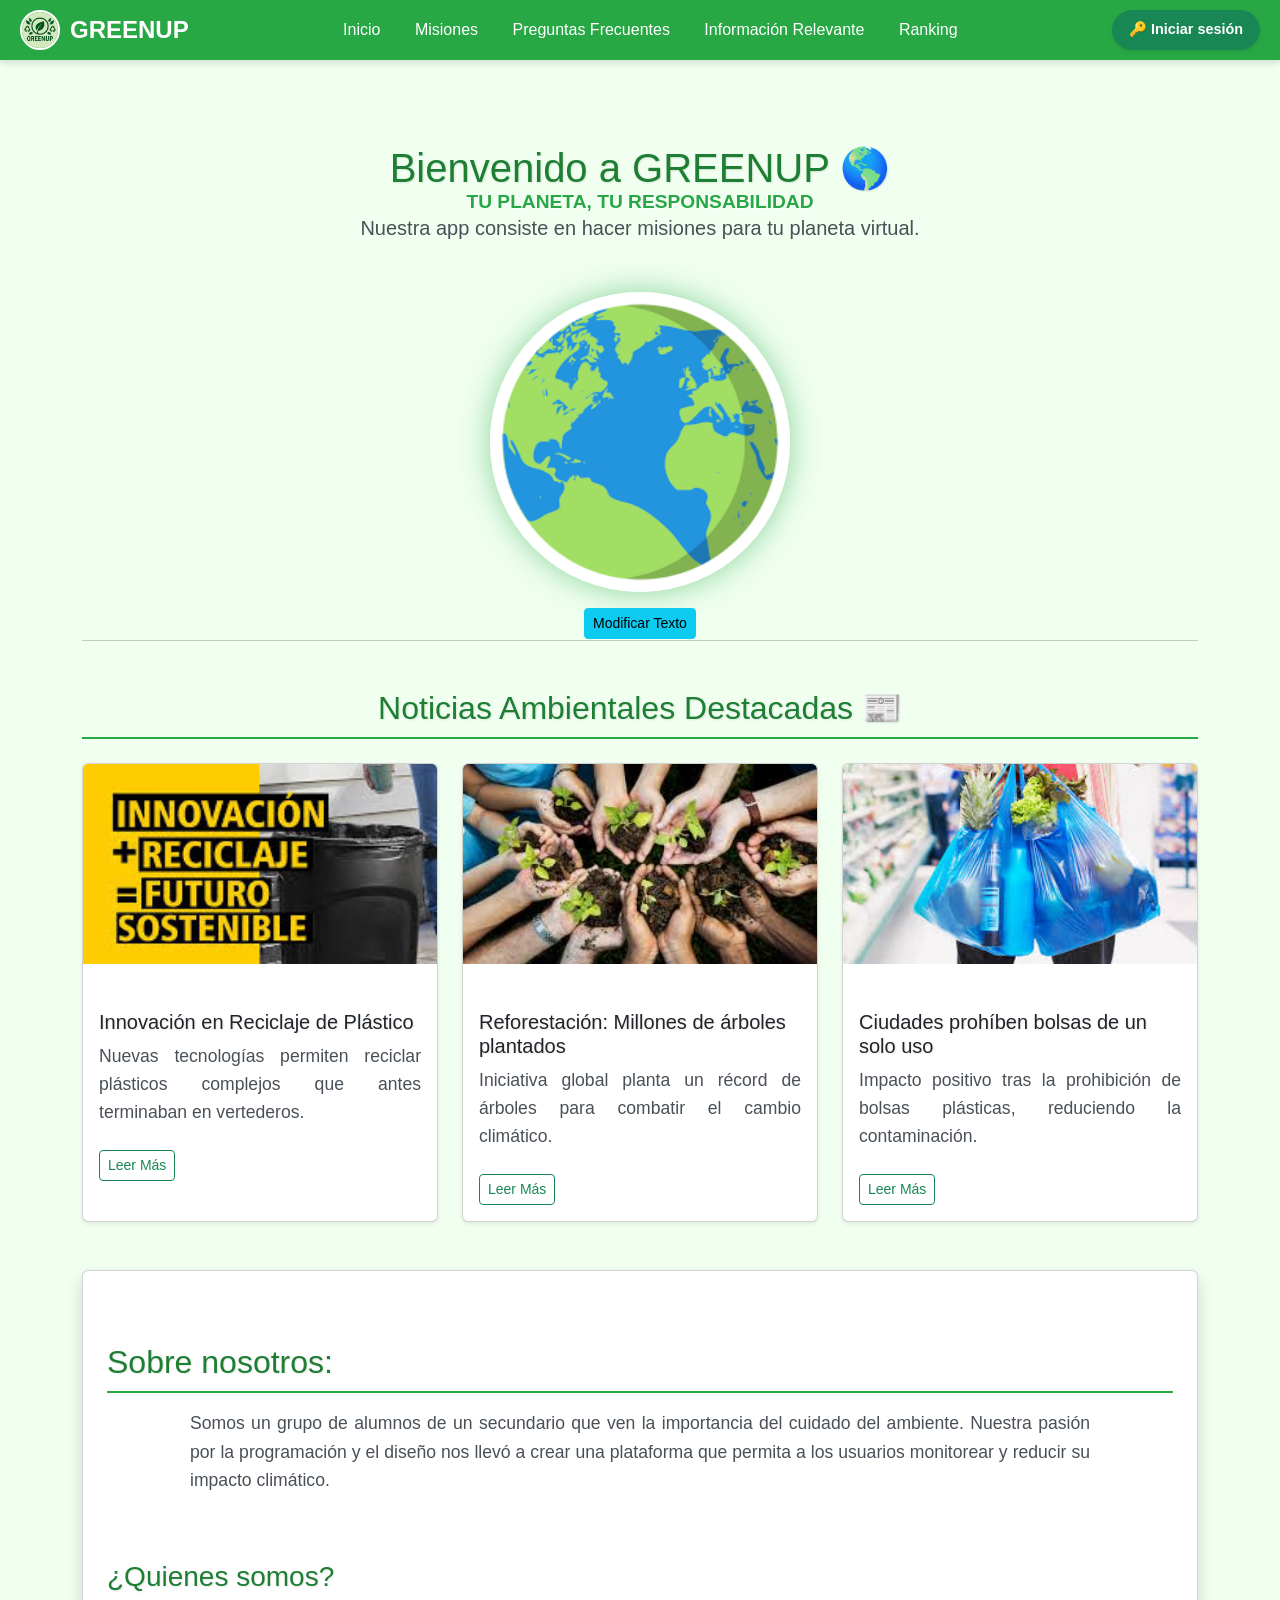
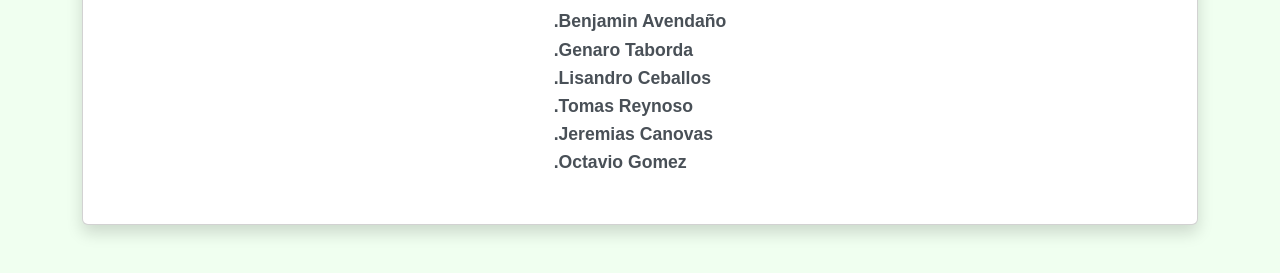
==== commit 59fb8ff4: "puse el nombre del octi por que no estaba en la pagina wep" ====
--- a/Green_UpV1/index.html
+++ b/Green_UpV1/index.html
@@ -1,18 +1,22 @@
 <!DOCTYPE html>
 <html lang="es">
 <head>
+    <!-- Meta tags and page configuration -->
     <meta charset="UTF-8">
     <meta name="viewport" content="width=device-width, initial-scale=1.0">
     <title>GREENUP - Inicio</title>
+    
+    <!-- External stylesheets: Bootstrap, Animate.css, and custom styles -->
     <link href="https://cdn.jsdelivr.net/npm/bootstrap@5.3.3/dist/css/bootstrap.min.css" rel="stylesheet" integrity="sha384-QWTKZyjpPEjISv5WaRU9OFeRpok6YctnYmDr5pNlyT2bRjXh0JMhjY6hW+ALEwIH" crossorigin="anonymous">
     <link rel="stylesheet" href="https://cdnjs.cloudflare.com/ajax/libs/animate.css/4.1.1/animate.min.css"/>
     <link rel="stylesheet" href="style.css">
 </head>
 <body>
 
+    <!-- Navigation bar with branding, links, user profile section, and EcoBot widget -->
     <div class="navbar greenup-navbar animate__animated animate__fadeInDown">
         <div class="logo-container">
-            <img src="imagenes/4181E3B8-1C13-4848-8590-D15F80325442.png" alt="Logo del grupo" class="img" onclick="lanzarEasterEgg() ">
+            <img src="imagenes/4181E3B8-1C13-4848-8590-D15F80325442.png" alt="Logo del grupo" class="img">
             <span>GREENUP</span>
         </div>
         <div class="nav-links">
@@ -23,13 +27,23 @@
             <a href="ranking.html">Ranking</a>
         </div>
         <div class="user-profile-nav">
-           
+            <!-- User profile image and level indicator -->
             <img id="user-avatar" src="imagenes/default-avatar.png" alt="Foto de Perfil" class="profile-img-nav animate__animated animate__pulse" onclick="window.location.href='perfil.html'" style="cursor: pointer;">
             <span class="user-level-nav badge bg-success animate__animated animate__fadeIn">Nivel <span id="nav-level">1</span></span>
             <input type="file" id="file-input" style="display: none;" accept="image/*">
+
+            <!-- EcoBot assistant widget container -->
+            <div class="ecobot-widget" id="ecobot-widget">
+                <div id="ecobot-bubble" class="ecobot-bubble"></div>
+                <button id="ecobot-avatar" class="ecobot-avatar" aria-label="Asistente Eco">
+                    🌱
+                    <span id="ecobot-badge" class="ecobot-badge"></span>
+                </button>
+            </div>
         </div>
     </div>
 
+    <!-- Authentication modal popup for user login and registration -->
     <div class="modal fade" id="authModal" tabindex="-1" aria-labelledby="authModalLabel" aria-hidden="true">
         <div class="modal-dialog modal-dialog-centered">
             <div class="modal-content animate__animated animate__zoomIn">
@@ -54,17 +68,21 @@
         </div>
     </div>
 
+    <!-- Main page content container -->
     <div class="container mt-4 main-content animate__animated animate__fadeIn">
         <h1 class="text-center animate__animated animate__fadeInDown">Bienvenido a GREENUP 🌎</h1>
         <p class="text-center lead">Nuestra app consiste en hacer misiones para tu planeta virtual.</p>
 
+        <!-- Virtual planet interactive showcase section -->
         <div class="planet-container my-5 text-center animate__animated animate__zoomIn">
             <img src="./imagenes/descarga.png" alt="Planeta Virtual GREENUP" class="img-fluid planet-image">
             <div class="curved-text-overlay">
                 <span id="curved-text" class="curved-text-content">TU PLANETA, TU RESPONSABILIDAD</span>
             </div>
+            <button class="btn btn-sm btn-info mt-3 animate__animated animate__bounceIn" onclick="modificarTextoCurvo()">Modificar Texto</button>
         </div>
 
+        <!-- Carbon footprint calculator promotional section -->
         <div id="seccion-calculadora" class="text-center my-5 animate__animated animate__fadeInUp">
             <h2>¿Querés saber tu huella de carbono? 🌍</h2>
             <p>Descubrí en pocos pasos cuánto CO₂ generás al año.</p>
@@ -75,8 +93,10 @@
 
         <hr class="my-5">
 
+        <!-- Environmental news section featuring recent articles -->
         <h2 class="text-center my-4 animate__animated animate__fadeIn">Noticias Ambientales Destacadas 📰</h2>
         <div class="row news-section g-4 mb-5">
+            <!-- News Card 1: Plastic recycling innovation -->
             <div class="col-md-4 animate__animated animate__fadeInLeft">
                 <div class="card h-100 shadow-sm news-card">
                     <img src="./imagenes/inovacion.jpg" class="card-img-top news-img" alt="Noticia 1">
@@ -87,6 +107,7 @@
                     </div>
                 </div>
             </div>
+            <!-- News Card 2: Reforestation milestones -->
             <div class="col-md-4 animate__animated animate__fadeInUp">
                 <div class="card h-100 shadow-sm news-card">
                     <img src="./imagenes/reforestacion.jpg" class="card-img-top news-img" alt="Noticia 2">
@@ -97,6 +118,7 @@
                     </div>
                 </div>
             </div>
+            <!-- News Card 3: Single-use bags ban -->
             <div class="col-md-4 animate__animated animate__fadeInRight">
                 <div class="card h-100 shadow-sm news-card">
                     <img src="./imagenes/bolsas.jpg" class="card-img-top news-img" alt="Noticia 3">
@@ -109,26 +131,18 @@
             </div>
         </div>
 
+        <!-- About us and creators profile section -->
         <div class="about-us-section p-4 my-5 card shadow animate__animated animate__fadeIn">
             <h2>Sobre nosotros:</h2>
             <p>Somos un grupo de alumnos de un secundario que ven la importancia del cuidado del ambiente. Nuestra pasión por la programación y el diseño nos llevó a crear una plataforma que permita a los usuarios monitorear y reducir su impacto climático.</p>
             <h3>¿Quienes somos?</h3>
-            <p><strong>Benjamin Avendaño</strong><br><strong>Genaro Taborda</strong><br><strong>Lisandro Ceballos</strong><br><strong>Tomás Reynoso</strong><br><strong>Jeremias Canovas</strong><br><strong>Octavio Gomez</strong></p>
+            <p><strong>.Benjamin Avendaño</strong><br><strong>.Genaro Taborda</strong><br><strong>.Lisandro Ceballos</strong><br><strong>.Tomas Reynoso</strong><br><strong>.Jeremias Canovas</strong><br><strong>.Octavio Gomez</strong></p>
         </div>
     </div>
- <!-- ========================================== -->
-    <!-- ⭐ BLOQUE DE LA MASCOTA (COPIAR Y PEGAR AQUÍ) -->
-    <!-- ========================================== -->
-    <div class="ecobot-widget-inferior" id="ecobot-widget">
-        <div id="ecobot-bubble" class="ecobot-bubble"></div>
-        <button id="ecobot-avatar" class="ecobot-avatar" aria-label="Asistente Eco">
-            <img src="imagenes/pngwing.com.png" alt="Mascota EcoBot" class="ecobot-img-mascot">
-            <span id="ecobot-badge" class="ecobot-badge"></span>
-        </button>
-    </div>
-    <!-- ========================================== -->
+
+    <!-- JavaScript dependencies: Bootstrap bundle and application scripts -->
     <script src="https://cdn.jsdelivr.net/npm/bootstrap@5.3.3/dist/js/bootstrap.bundle.min.js" integrity="sha384-YvpcrYf0tY3lHB60NNkmXc5s9fDVZLESaAA55NDzOxhy9GkcIdslK1eN7N6jIeHz" crossorigin="anonymous"></script>
     <script src="auth.js"></script>
     <script src="script.js"></script>
 </body>
-</html>+</html>
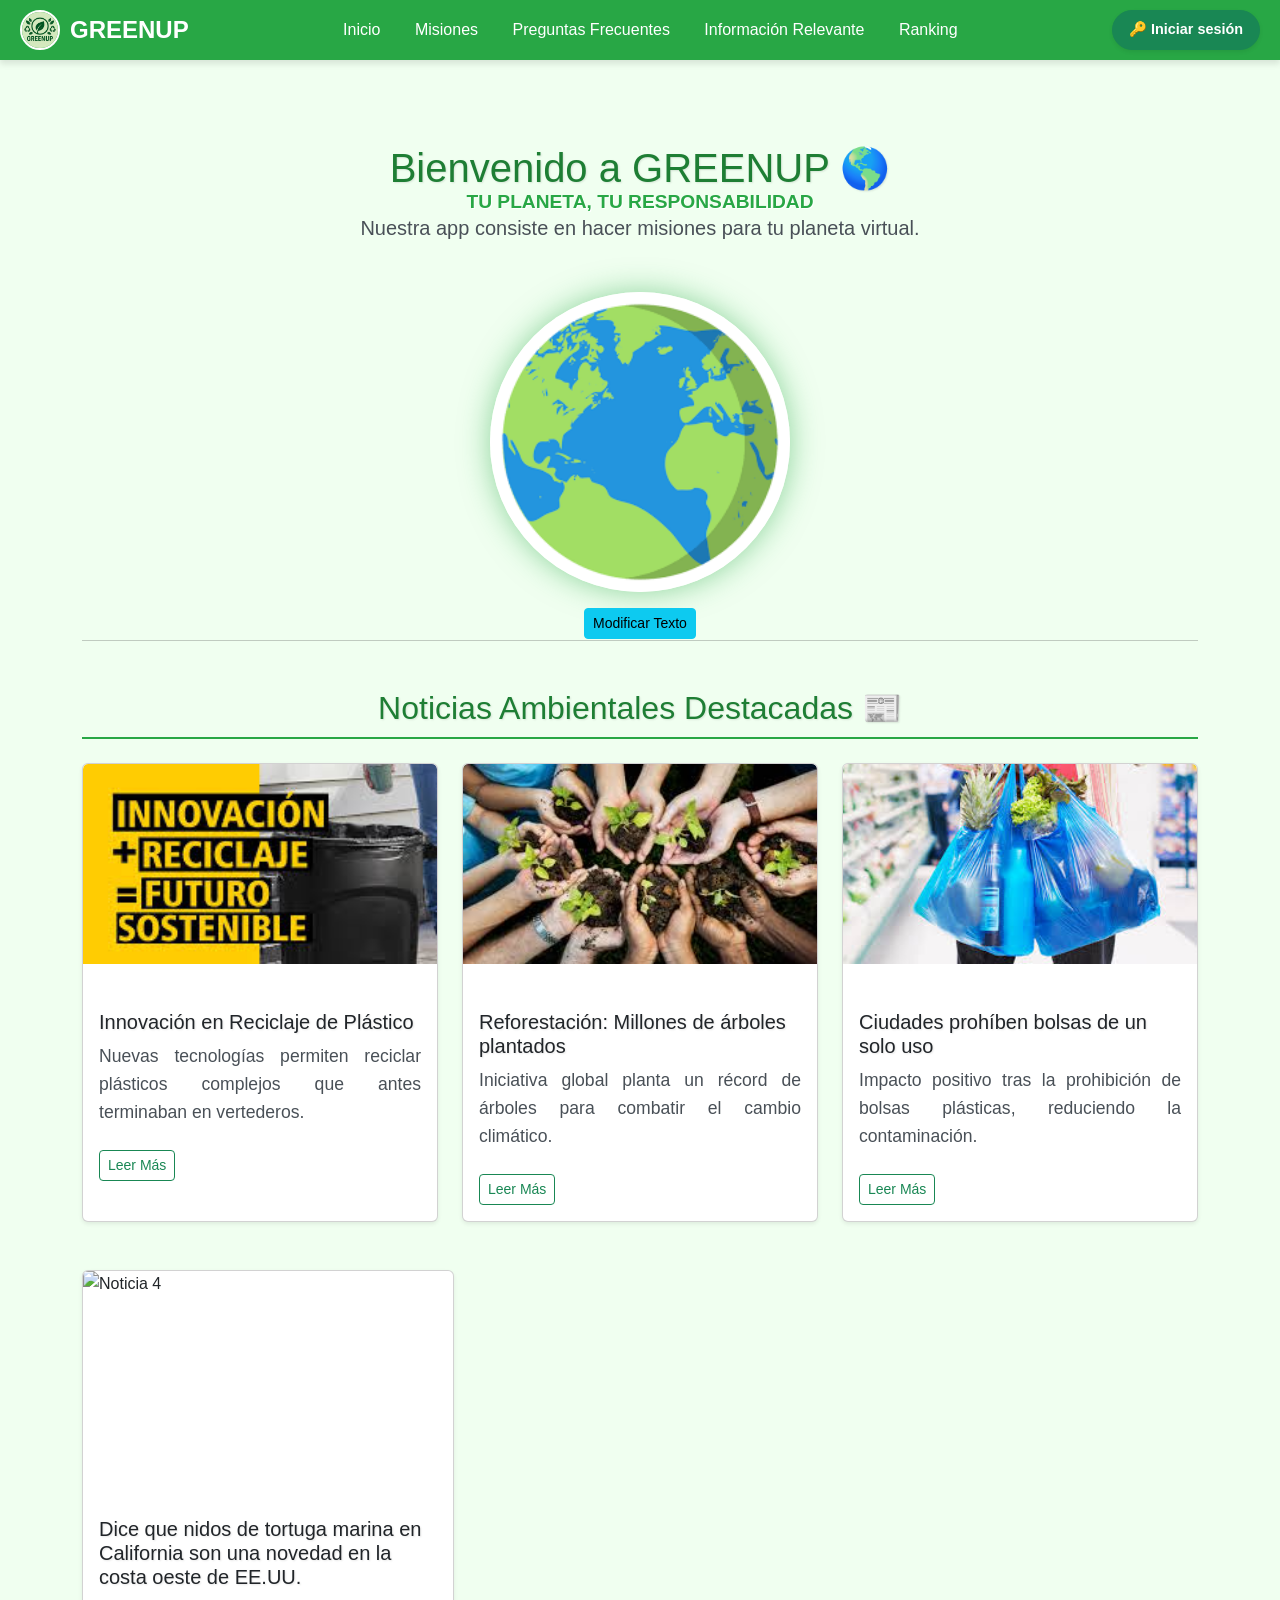
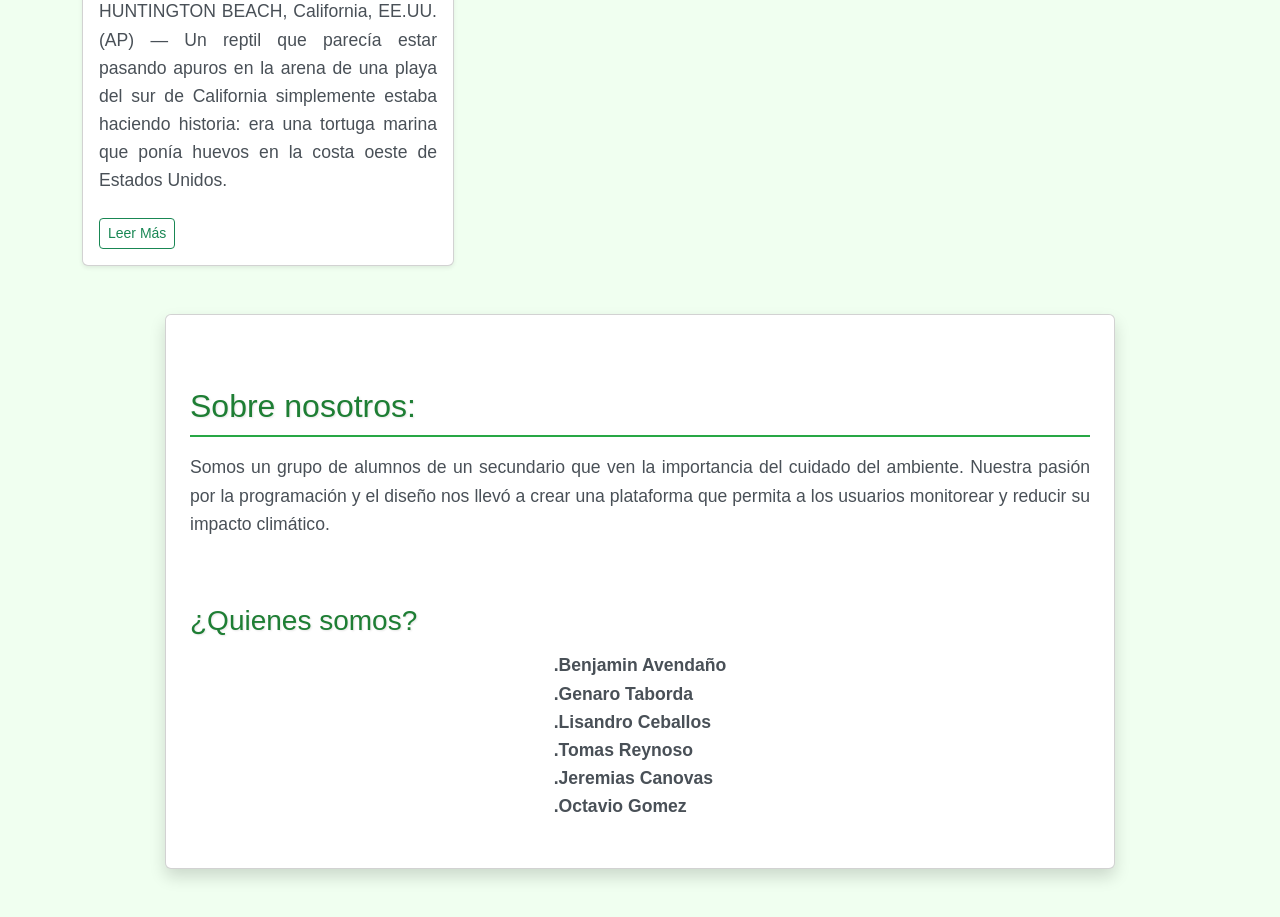
==== commit 85d541e1: "puse una nueva informacion y descargue la imagen para ponerla en la carpeta de imagen la informacion" ====
--- a/Green_UpV1/index.html
+++ b/Green_UpV1/index.html
@@ -130,6 +130,18 @@
                 </div>
             </div>
         </div>
+        <!-- News Card 4:  -->
+        <div class="col-md-4 animate__animated animate__fadeInRight">
+            <div class="card h-100 shadow-sm news-card">
+                <img src="un-letrero-cerca-de-una-zona-de-anidacion-de-MYFNK7XW3VBAHH2IRVLKQ6H6EU" class="card-img-top news-img" alt="Noticia 4">
+                <div class="card-body">
+                    <h5 class="card-title">Dice que nidos de tortuga marina en California son una novedad en la costa oeste de EE.UU.</h5>
+                    <p class="card-text">HUNTINGTON BEACH, California, EE.UU. (AP) — Un reptil que parecía estar pasando apuros en la arena de una playa del sur de California simplemente estaba haciendo historia: era una tortuga marina que ponía huevos en la costa oeste de Estados Unidos.</p>
+                    <a href="https://www.lanacion.com.ar/agencias/dice-que-nidos-de-tortuga-marina-en-california-son-una-novedad-en-la-costa-oeste-de-eeuu-nid22092026/" class="btn btn-outline-success btn-sm">Leer Más</a>
+                </div>
+            </div>
+        </div>
+    </div>
 
         <!-- About us and creators profile section -->
         <div class="about-us-section p-4 my-5 card shadow animate__animated animate__fadeIn">
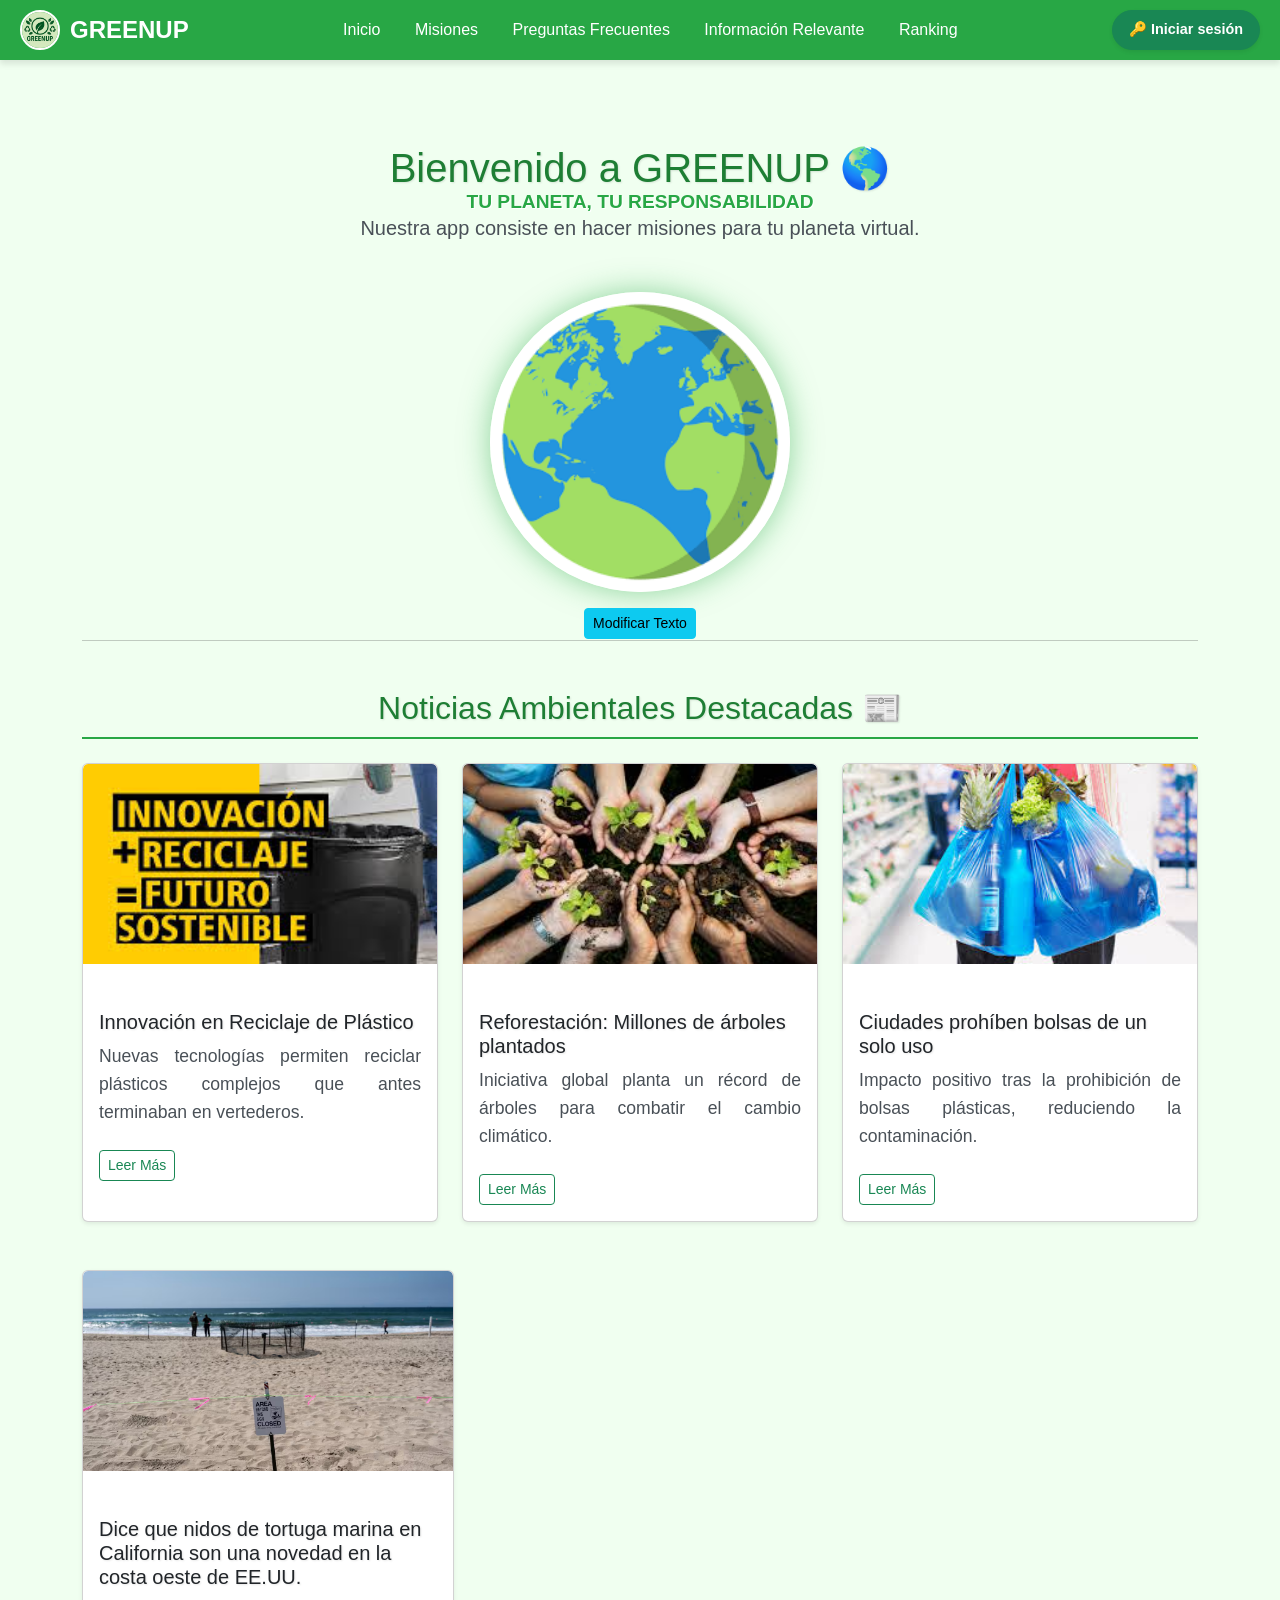
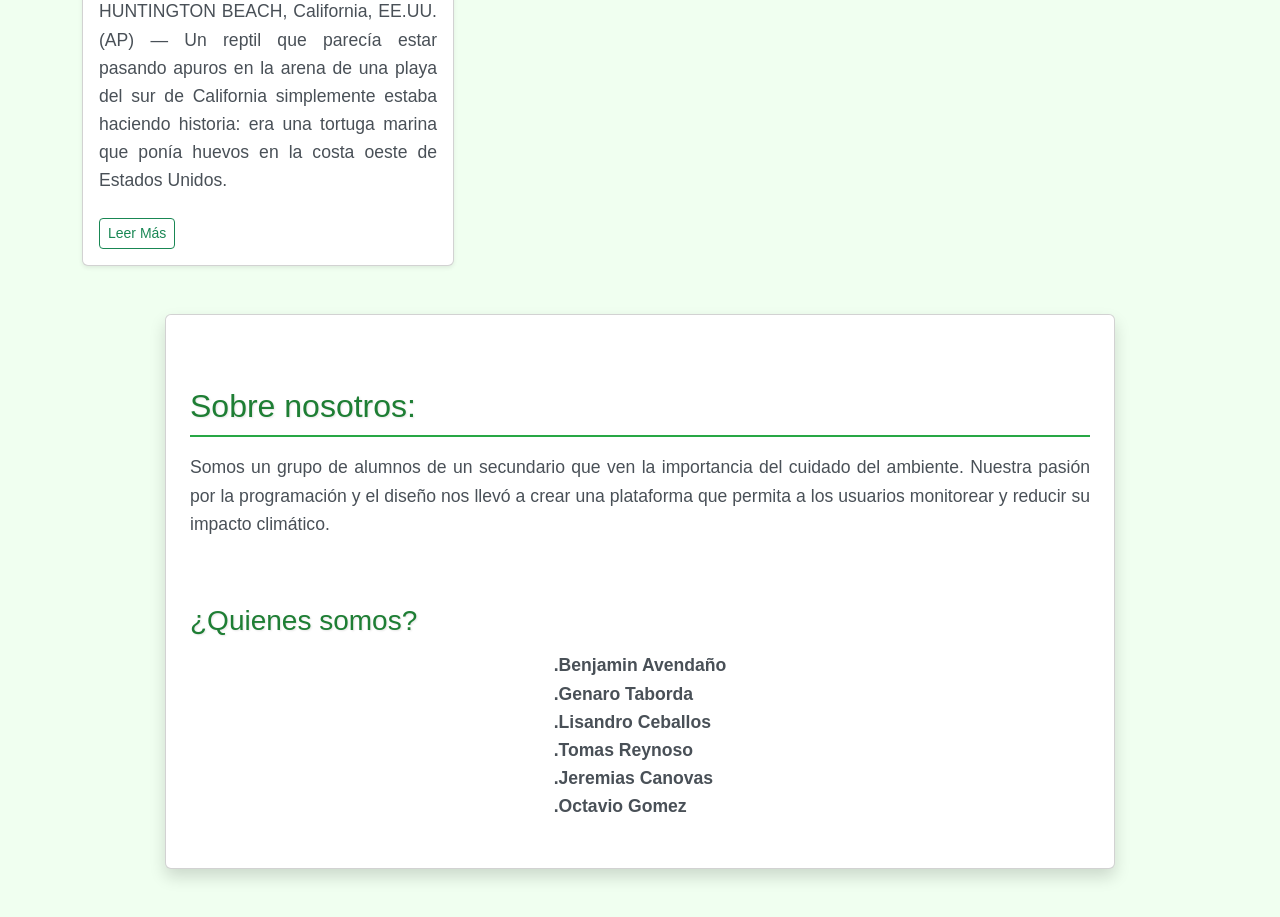
==== commit dbc092f3: "puse el link de la imagen" ====
--- a/Green_UpV1/index.html
+++ b/Green_UpV1/index.html
@@ -133,7 +133,7 @@
         <!-- News Card 4:  -->
         <div class="col-md-4 animate__animated animate__fadeInRight">
             <div class="card h-100 shadow-sm news-card">
-                <img src="un-letrero-cerca-de-una-zona-de-anidacion-de-MYFNK7XW3VBAHH2IRVLKQ6H6EU" class="card-img-top news-img" alt="Noticia 4">
+                <img src="imagenes/imagen-4-informacion.avif" class="card-img-top news-img" alt="Noticia 4">
                 <div class="card-body">
                     <h5 class="card-title">Dice que nidos de tortuga marina en California son una novedad en la costa oeste de EE.UU.</h5>
                     <p class="card-text">HUNTINGTON BEACH, California, EE.UU. (AP) — Un reptil que parecía estar pasando apuros en la arena de una playa del sur de California simplemente estaba haciendo historia: era una tortuga marina que ponía huevos en la costa oeste de Estados Unidos.</p>
